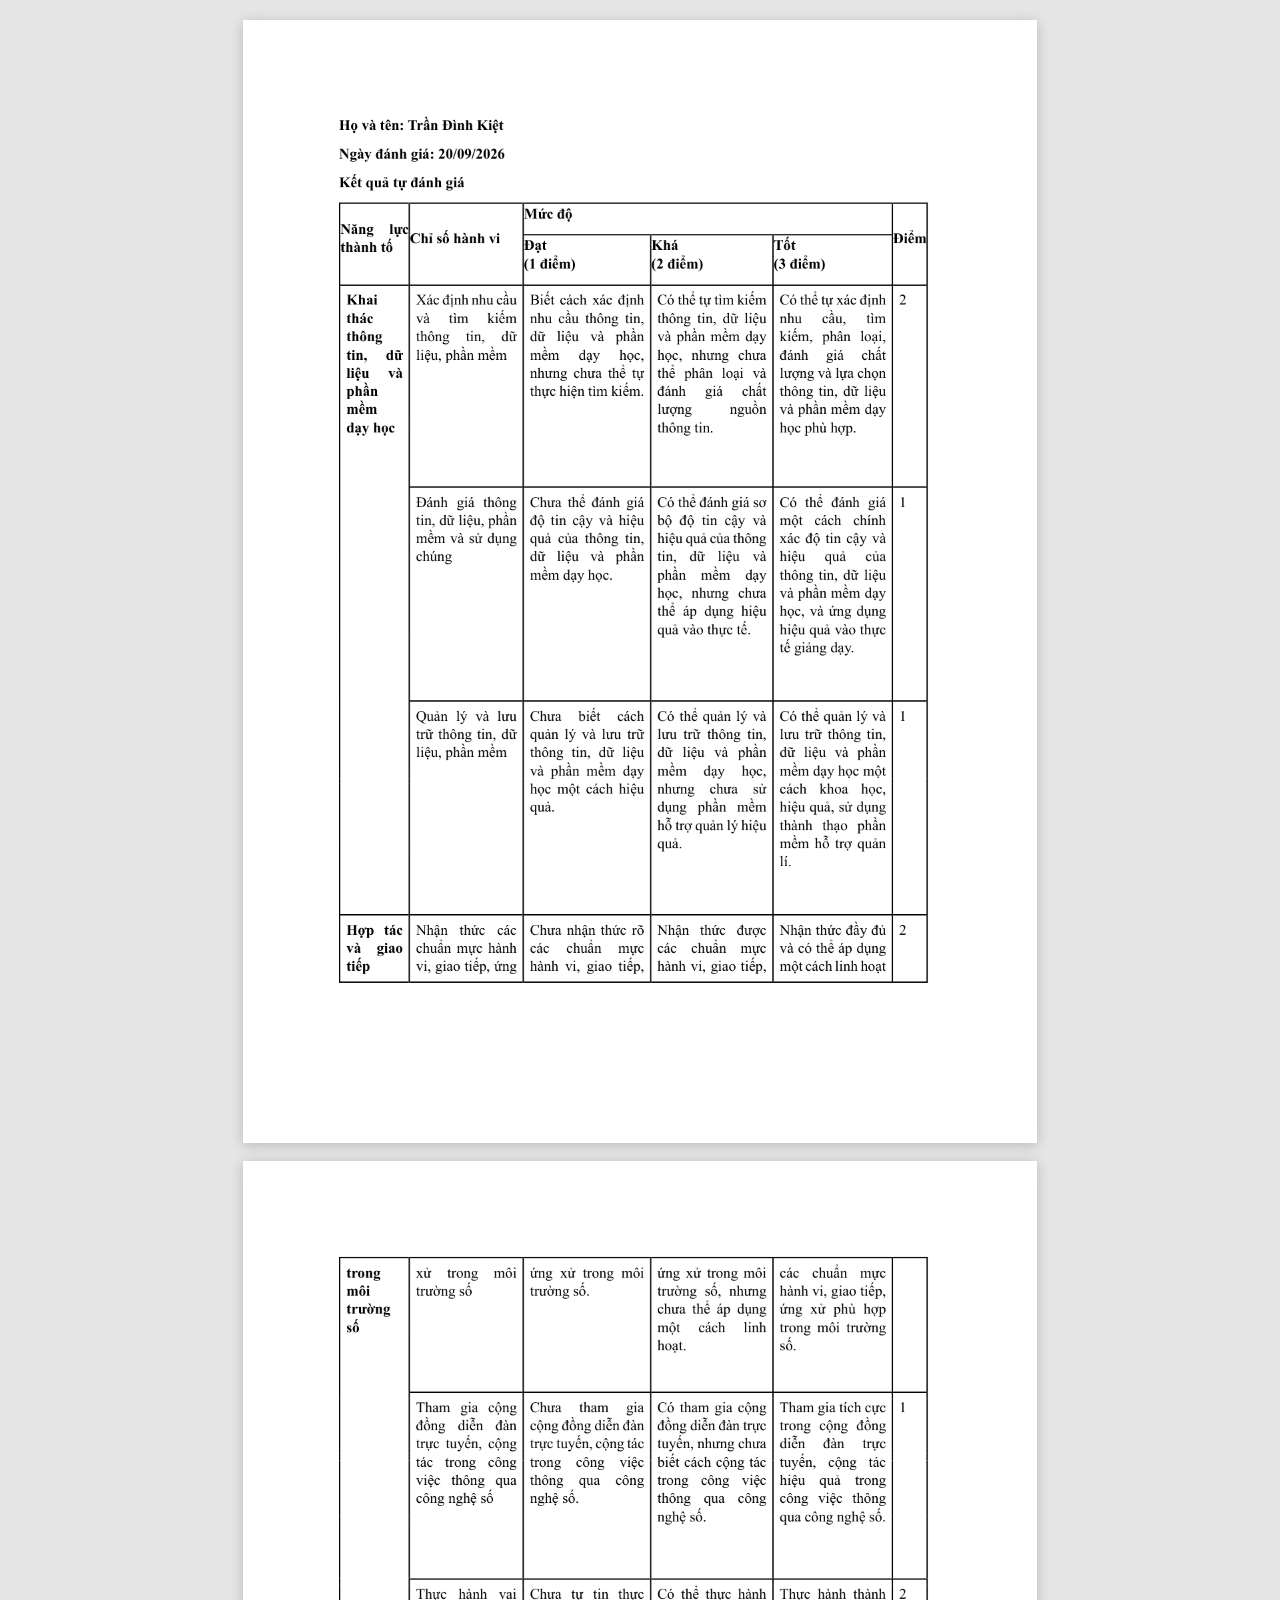
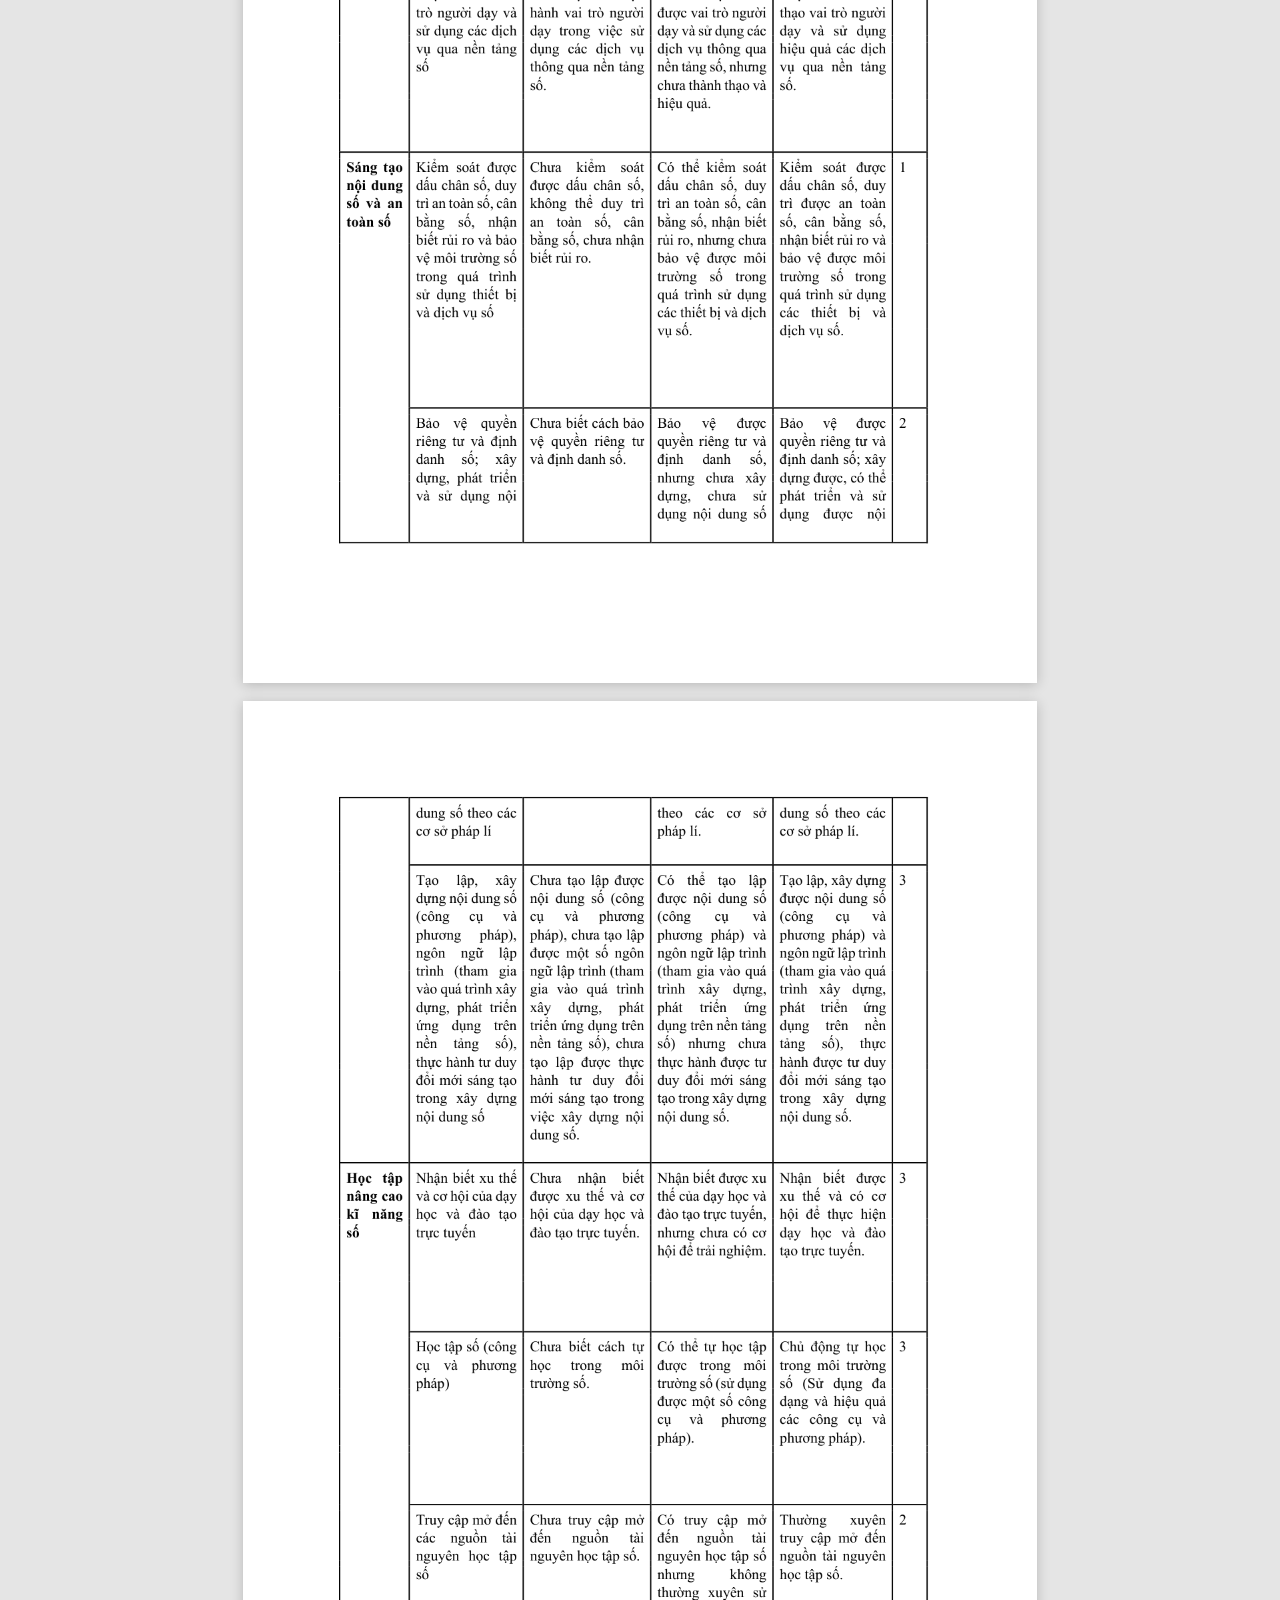
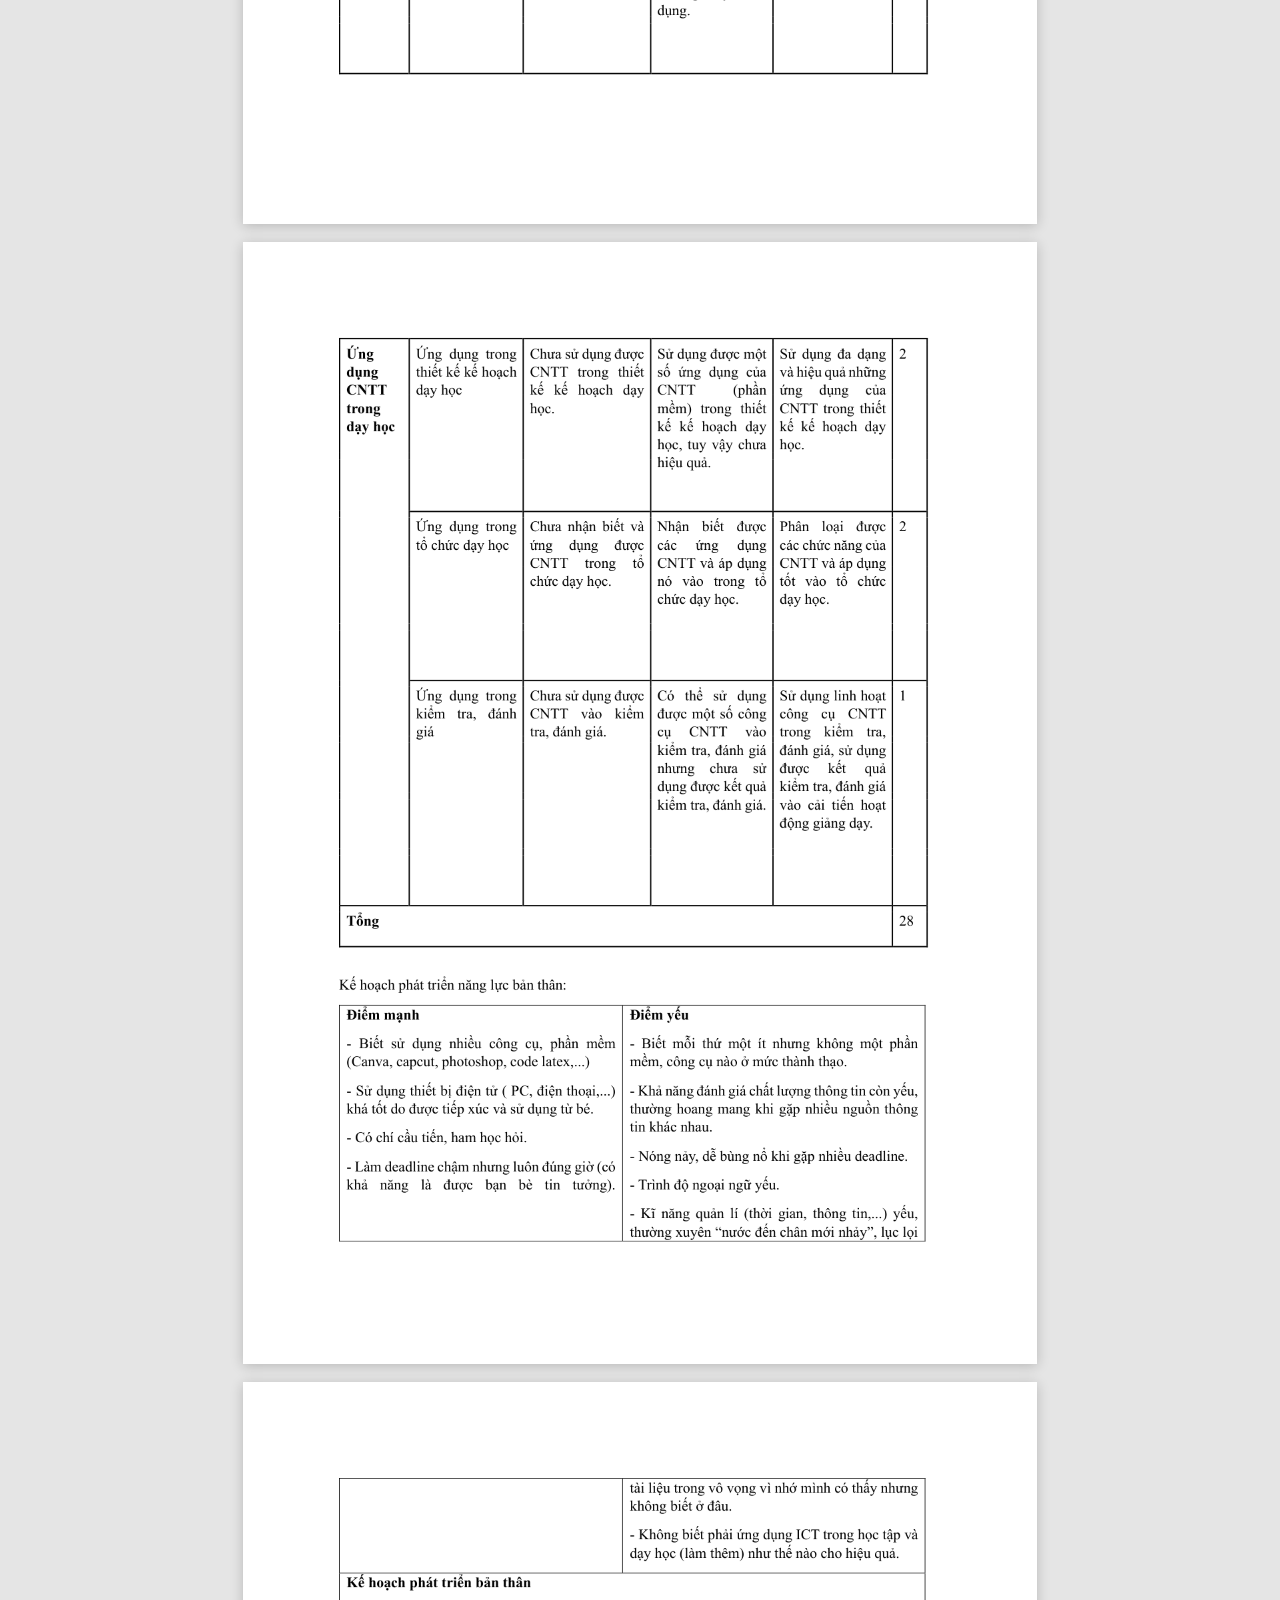
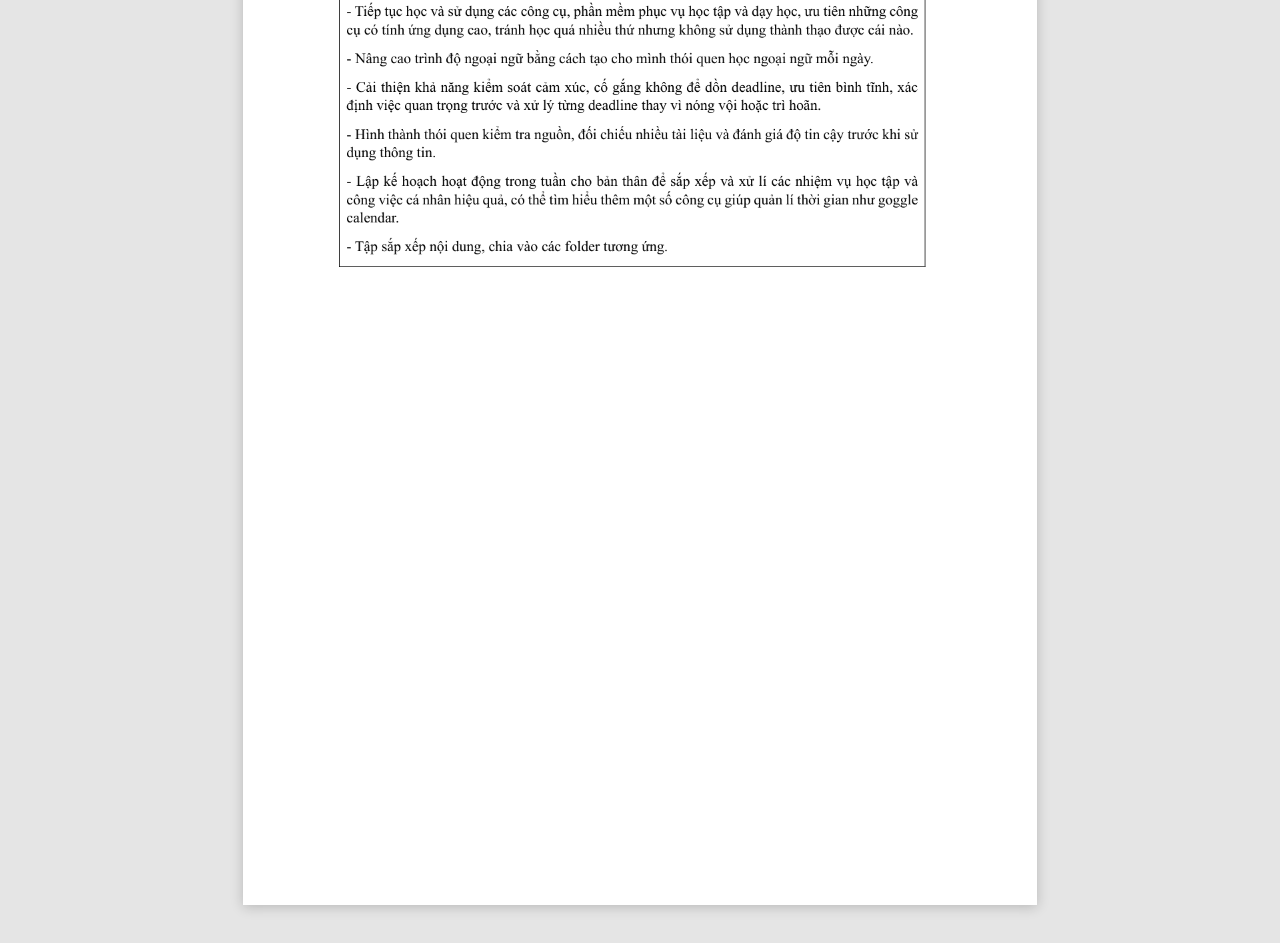
==== bai1.html @ 00b9856e "Add files via upload" ====
<!DOCTYPE html>
<html lang="vi">
<head>
<meta charset="UTF-8">
<meta name="viewport" content="width=device-width, initial-scale=1.0">
<title>Tự đánh giá - Trần Đình Kiệt</title>
<style>
* {
    box-sizing: border-box;
}
html, body {
    margin: 0;
    padding: 0;
}
body {
    background: #e5e5e5;
    display: flex;
    flex-direction: column;
    align-items: center;
    padding: 20px 0;
}
.page {
    width: 210mm;
    height: 297mm;
    background: white;
    margin-bottom: 18px;
    overflow: hidden;
    box-shadow: 0 2px 12px rgba(0,0,0,.20);
}
.page img {
    width: 100%;
    height: 100%;
    display: block;
    object-fit: contain;
}
@media print {
    body {
        background: white;
        padding: 0;
    }
    .page {
        margin: 0;
        box-shadow: none;
        page-break-after: always;
    }
}
@page {
    size: A4 portrait;
    margin: 0;
}
</style>
</head>
<body>
<div class="page">
            <img src="[data-uri]" alt="Trang 1">
        </div><div class="page">
            <img src="[data-uri]" alt="Trang 2">
        </div><div class="page">
            <img src="[data-uri]" alt="Trang 3">
        </div><div class="page">
            <img src="[data-uri]" alt="Trang 4">
        </div><div class="page">
            <img src="[data-uri]" alt="Trang 5">
        </div>
</body>
</html>
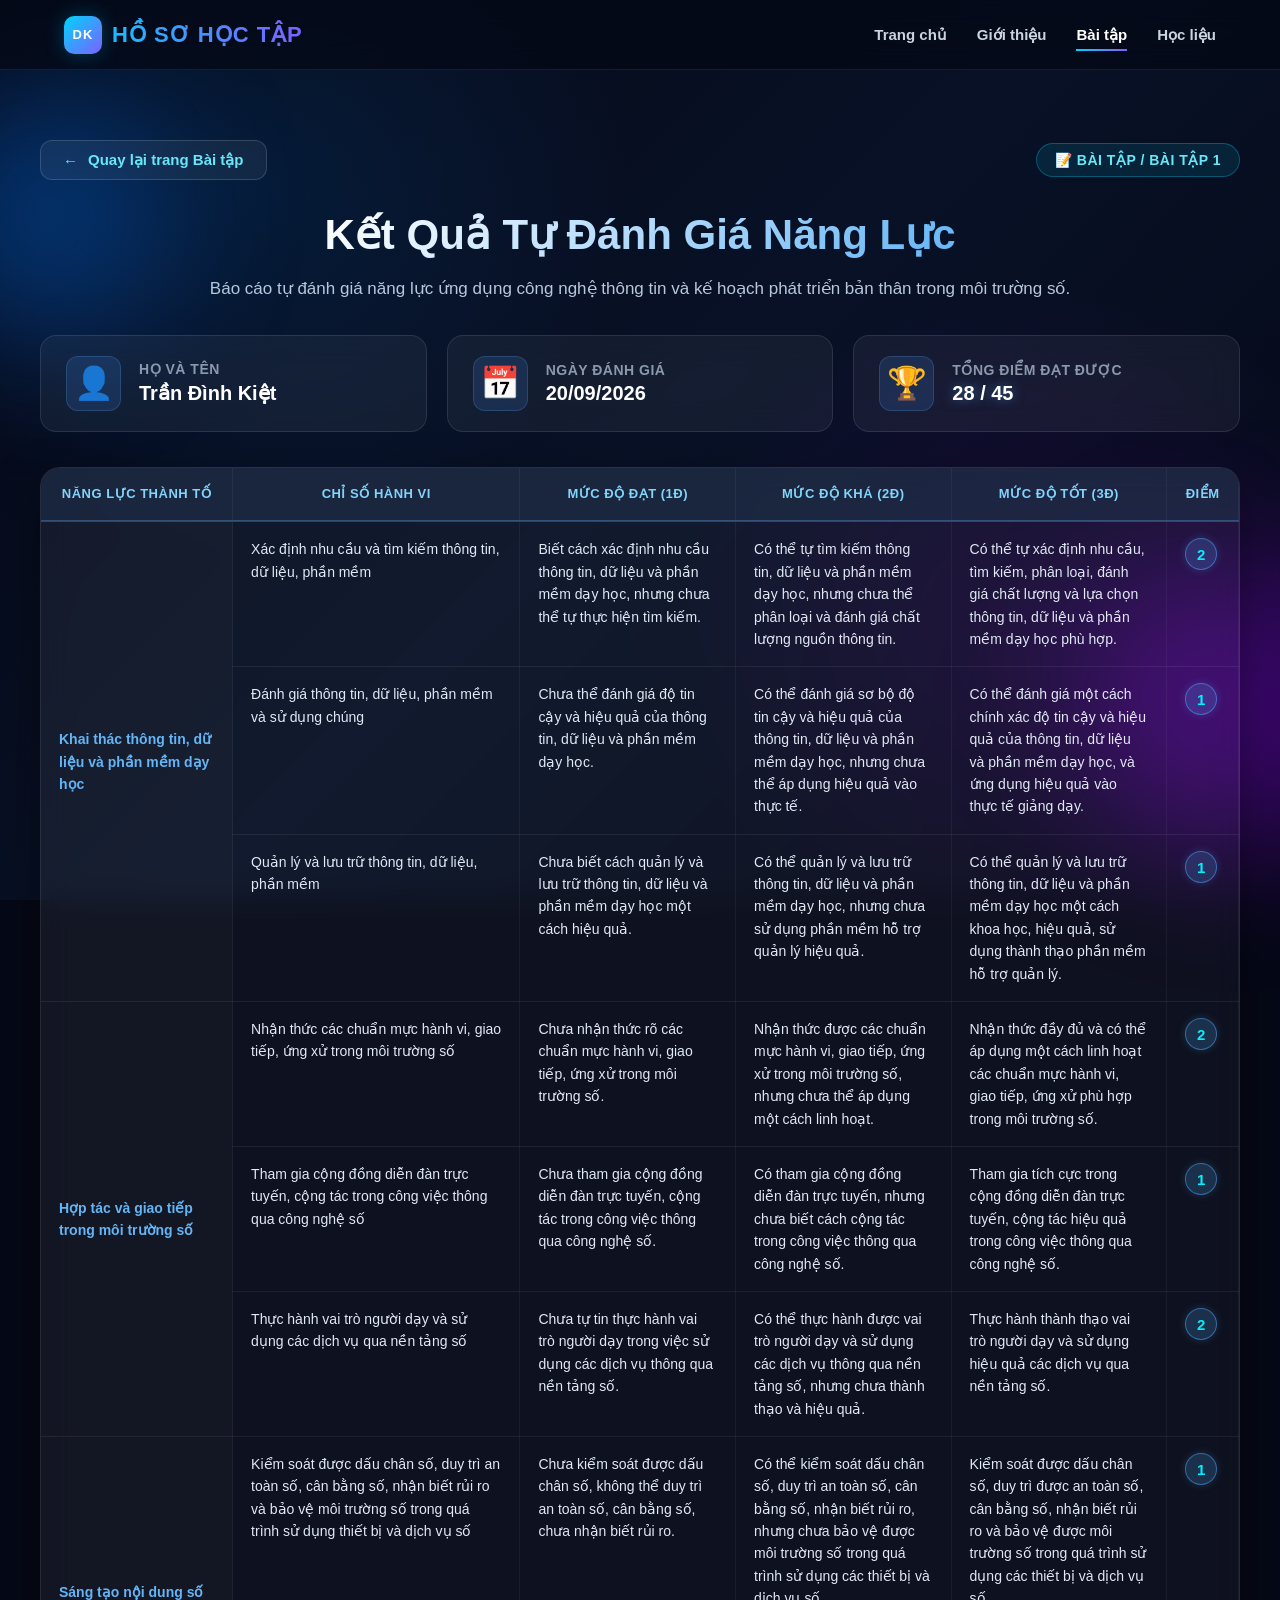
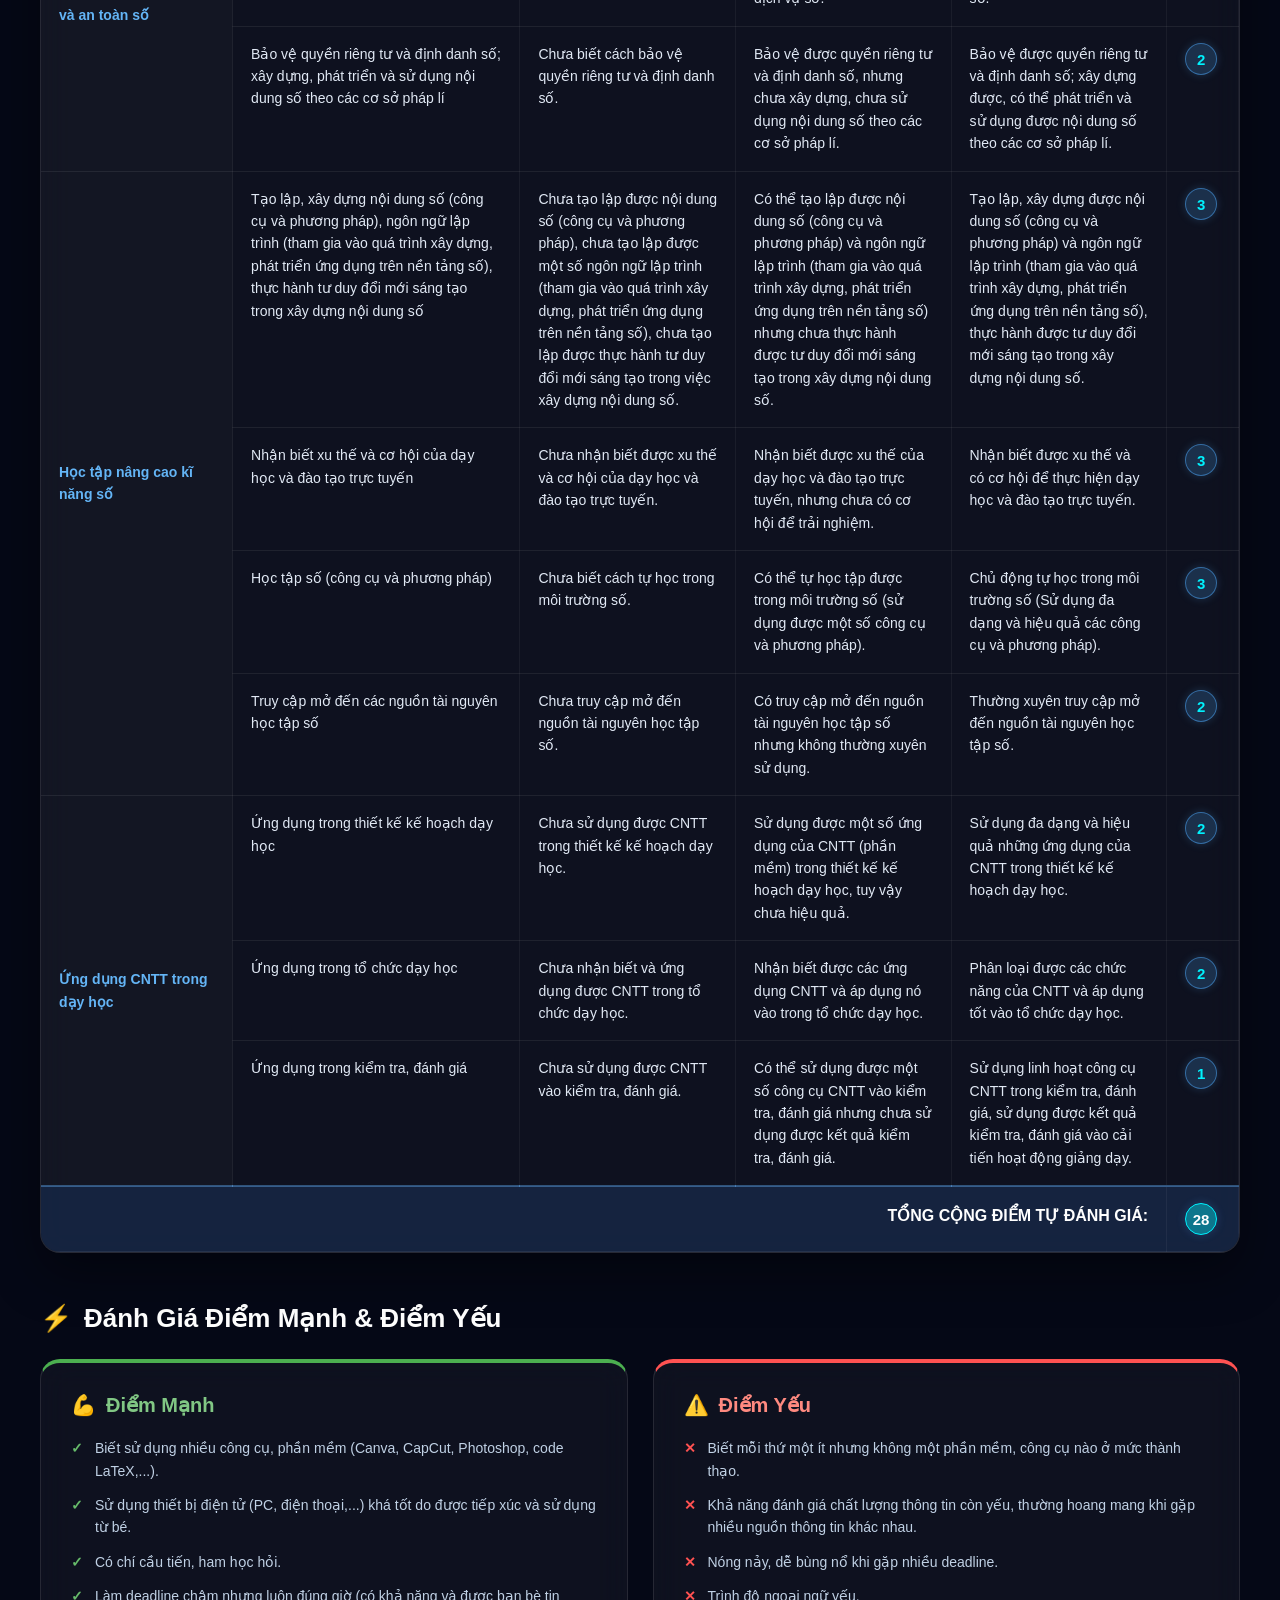
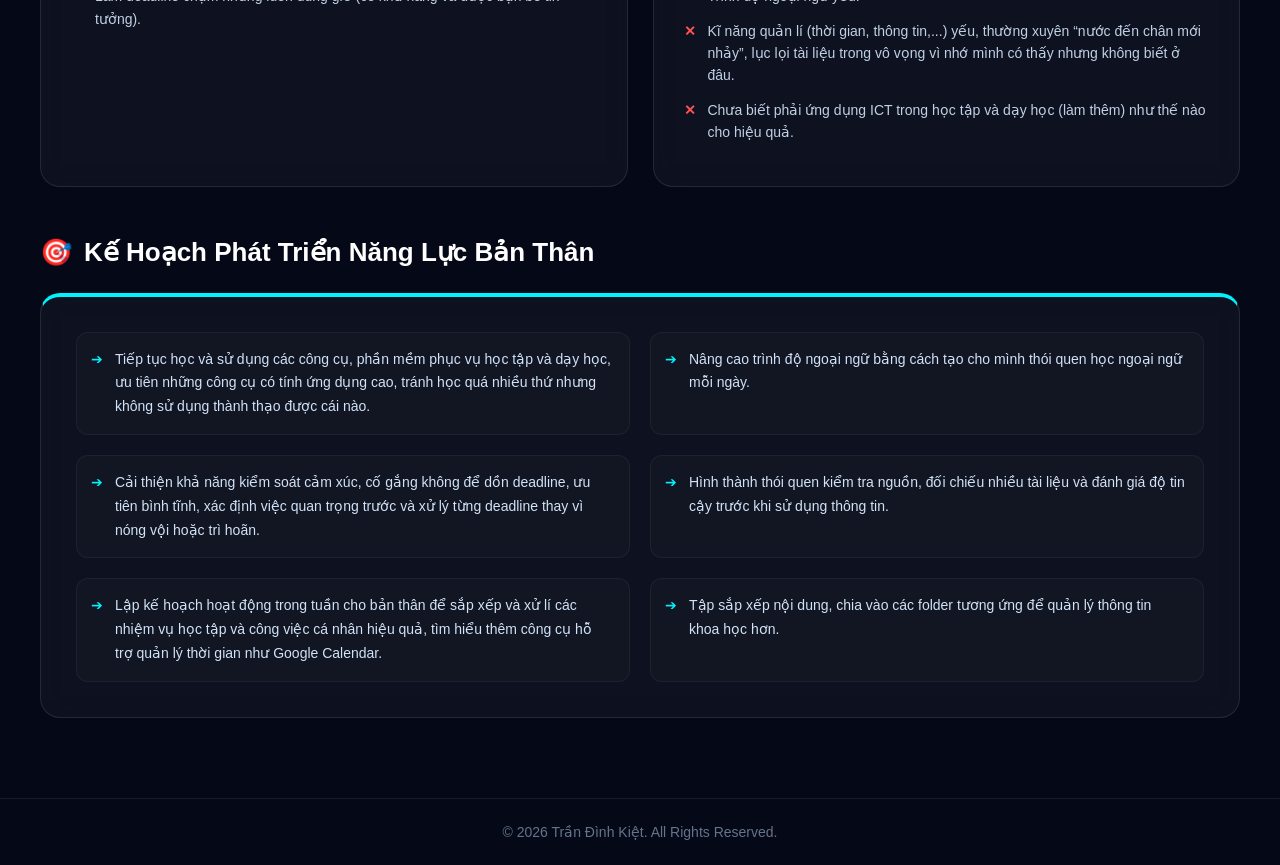
==== commit 0304ea61: "Add files via upload" ====
--- a/bai1.html
+++ b/bai1.html
@@ -1,66 +1,671 @@
 <!DOCTYPE html>
 <html lang="vi">
+
 <head>
-<meta charset="UTF-8">
-<meta name="viewport" content="width=device-width, initial-scale=1.0">
-<title>Tự đánh giá - Trần Đình Kiệt</title>
-<style>
-* {
-    box-sizing: border-box;
-}
-html, body {
-    margin: 0;
-    padding: 0;
-}
-body {
-    background: #e5e5e5;
-    display: flex;
-    flex-direction: column;
-    align-items: center;
-    padding: 20px 0;
-}
-.page {
-    width: 210mm;
-    height: 297mm;
-    background: white;
-    margin-bottom: 18px;
-    overflow: hidden;
-    box-shadow: 0 2px 12px rgba(0,0,0,.20);
-}
-.page img {
-    width: 100%;
-    height: 100%;
-    display: block;
-    object-fit: contain;
-}
-@media print {
-    body {
-        background: white;
-        padding: 0;
-    }
-    .page {
-        margin: 0;
-        box-shadow: none;
-        page-break-after: always;
-    }
-}
-@page {
-    size: A4 portrait;
-    margin: 0;
-}
-</style>
+    <meta charset="UTF-8">
+    <meta name="viewport" content="width=device-width, initial-scale=1.0">
+
+    <meta name="description" content="Bài tập 1: Tự đánh giá năng lực - Hồ sơ học tập">
+    <title>Bài tập 1 - Kết Quả Tự Đánh Giá | Hồ Sơ Học Tập</title>
+
+    <link rel="stylesheet" href="styles.css">
+
+    <style>
+        /* =================================
+           TỰ ĐÁNH GIÁ - GLASSMORPHISM STYLES
+        ================================= */
+
+        .assessment-section {
+            min-height: 100vh;
+            padding: 140px 20px 80px;
+        }
+
+        .assessment-header {
+            text-align: center;
+            max-width: 900px;
+            margin: 0 auto 30px;
+        }
+
+        .assessment-header h1 {
+            font-size: 42px;
+            margin-bottom: 15px;
+            color: #ffffff;
+        }
+
+        .assessment-header p {
+            color: #b8c7dc;
+            font-size: 17px;
+            line-height: 1.8;
+        }
+
+        /* Action Toolbar & Navigation Back Button */
+        .top-navigation-bar {
+            max-width: 1200px;
+            margin: 0 auto 30px;
+            display: flex;
+            align-items: center;
+            justify-content: space-between;
+            flex-wrap: wrap;
+            gap: 15px;
+        }
+
+        .btn-back {
+            display: inline-flex;
+            align-items: center;
+            gap: 10px;
+            padding: 10px 22px;
+            border-radius: 12px;
+            background: rgba(255, 255, 255, 0.06);
+            border: 1px solid rgba(255, 255, 255, 0.15);
+            color: #67e8f9;
+            font-size: 15px;
+            font-weight: 600;
+            text-decoration: none;
+            backdrop-filter: blur(10px);
+            transition: all 0.3s ease;
+        }
+
+        .btn-back:hover {
+            background: rgba(0, 212, 255, 0.15);
+            border-color: rgba(0, 212, 255, 0.4);
+            color: #ffffff;
+            transform: translateX(-5px);
+            box-shadow: 0 5px 20px rgba(0, 212, 255, 0.2);
+        }
+
+        .badge-exercise {
+            display: inline-flex;
+            align-items: center;
+            gap: 8px;
+            padding: 8px 18px;
+            border-radius: 50px;
+            background: rgba(0, 212, 255, 0.1);
+            border: 1px solid rgba(0, 212, 255, 0.3);
+            color: #67e8f9;
+            font-size: 14px;
+            font-weight: 700;
+            letter-spacing: 0.5px;
+            text-transform: uppercase;
+        }
+
+        .gradient-text {
+            background: linear-gradient(135deg, #ffffff 0%, #64b5f6 100%);
+            -webkit-background-clip: text;
+            -webkit-text-fill-color: transparent;
+        }
+
+        /* Profile Summary Card */
+        .info-card-container {
+            max-width: 1200px;
+            margin: 0 auto 35px;
+            display: grid;
+            grid-template-columns: repeat(auto-fit, minmax(280px, 1fr));
+            gap: 20px;
+        }
+
+        .info-card {
+            background: rgba(255, 255, 255, 0.05);
+            border: 1px solid rgba(255, 255, 255, 0.10);
+            backdrop-filter: blur(15px);
+            border-radius: 16px;
+            padding: 20px 25px;
+            display: flex;
+            align-items: center;
+            gap: 18px;
+            transition: transform 0.3s ease;
+        }
+
+        .info-card:hover {
+            transform: translateY(-4px);
+            border-color: rgba(80, 180, 255, 0.4);
+        }
+
+        .info-icon {
+            font-size: 32px;
+            background: rgba(70, 150, 255, 0.15);
+            width: 55px;
+            height: 55px;
+            display: flex;
+            align-items: center;
+            justify-content: center;
+            border-radius: 12px;
+            border: 1px solid rgba(100, 180, 255, 0.2);
+        }
+
+        .info-detail h3 {
+            font-size: 14px;
+            color: #8a99ad;
+            margin-bottom: 4px;
+            text-transform: uppercase;
+            letter-spacing: 0.5px;
+        }
+
+        .info-detail p {
+            font-size: 20px;
+            font-weight: 700;
+            color: #ffffff;
+            margin: 0;
+        }
+
+        .score-highlight {
+            color: #4facfe;
+            text-shadow: 0 0 12px rgba(79, 172, 254, 0.5);
+        }
+
+        /* Glassmorphism Table Design */
+        .table-wrapper {
+            max-width: 1200px;
+            margin: 0 auto 50px;
+            border-radius: 20px;
+            overflow: hidden;
+            background: rgba(255, 255, 255, 0.04);
+            border: 1px solid rgba(255, 255, 255, 0.10);
+            backdrop-filter: blur(15px);
+            box-shadow: 0 20px 50px rgba(0, 0, 0, 0.4);
+        }
+
+        .glass-table {
+            width: 100%;
+            border-collapse: collapse;
+            color: #e1e9f5;
+            text-align: left;
+        }
+
+        .glass-table th, 
+        .glass-table td {
+            padding: 16px 18px;
+            border-bottom: 1px solid rgba(255, 255, 255, 0.07);
+            border-right: 1px solid rgba(255, 255, 255, 0.05);
+            font-size: 14px;
+            line-height: 1.6;
+            vertical-align: top;
+        }
+
+        .glass-table th {
+            background: rgba(30, 45, 70, 0.7);
+            color: #81d4fa;
+            font-weight: 600;
+            text-transform: uppercase;
+            font-size: 13px;
+            letter-spacing: 0.5px;
+            border-bottom: 2px solid rgba(100, 180, 255, 0.3);
+            text-align: center;
+        }
+
+        .glass-table tbody tr {
+            transition: background 0.25s ease;
+        }
+
+        .glass-table tbody tr:hover {
+            background: rgba(255, 255, 255, 0.06);
+        }
+
+        .glass-table td.cat-header {
+            background: rgba(255, 255, 255, 0.02);
+            font-weight: 600;
+            color: #64b5f6;
+            vertical-align: middle;
+        }
+
+        .score-badge {
+            display: inline-block;
+            width: 32px;
+            height: 32px;
+            line-height: 32px;
+            text-align: center;
+            border-radius: 50%;
+            background: rgba(79, 172, 254, 0.2);
+            border: 1px solid rgba(79, 172, 254, 0.5);
+            color: #00f2fe;
+            font-weight: 700;
+            font-size: 15px;
+            box-shadow: 0 0 10px rgba(79, 172, 254, 0.2);
+        }
+
+        .total-row {
+            background: rgba(40, 90, 160, 0.25) !important;
+            font-weight: bold;
+        }
+
+        .total-row td {
+            border-top: 2px solid rgba(100, 180, 255, 0.4);
+            font-size: 16px;
+            color: #ffffff;
+        }
+
+        /* Swot & Action Plan Cards */
+        .section-title {
+            max-width: 1200px;
+            margin: 50px auto 25px;
+            font-size: 26px;
+            color: #ffffff;
+            display: flex;
+            align-items: center;
+            gap: 12px;
+        }
+
+        .swot-grid {
+            max-width: 1200px;
+            margin: 0 auto 40px;
+            display: grid;
+            grid-template-columns: repeat(2, 1fr);
+            gap: 25px;
+        }
+
+        .swot-card {
+            background: rgba(255, 255, 255, 0.04);
+            border: 1px solid rgba(255, 255, 255, 0.10);
+            backdrop-filter: blur(15px);
+            border-radius: 20px;
+            padding: 30px;
+            transition: transform 0.3s ease, border-color 0.3s ease;
+        }
+
+        .swot-card:hover {
+            transform: translateY(-5px);
+        }
+
+        .swot-card.strengths {
+            border-top: 4px solid #4caf50;
+        }
+
+        .swot-card.weaknesses {
+            border-top: 4px solid #ff5252;
+        }
+
+        .swot-card h3 {
+            font-size: 20px;
+            margin-bottom: 20px;
+            display: flex;
+            align-items: center;
+            gap: 10px;
+        }
+
+        .swot-card.strengths h3 { color: #81c784; }
+        .swot-card.weaknesses h3 { color: #ff8a80; }
+
+        .swot-card ul {
+            list-style: none;
+            padding: 0;
+            margin: 0;
+        }
+
+        .swot-card li {
+            position: relative;
+            padding-left: 24px;
+            margin-bottom: 12px;
+            color: #c0d1e5;
+            line-height: 1.6;
+            font-size: 14px;
+        }
+
+        .swot-card.strengths li::before {
+            content: "✓";
+            position: absolute;
+            left: 0;
+            color: #66bb6a;
+            font-weight: bold;
+        }
+
+        .swot-card.weaknesses li::before {
+            content: "✕";
+            position: absolute;
+            left: 0;
+            color: #ff5252;
+            font-weight: bold;
+        }
+
+        /* Action Plan Card */
+        .plan-card {
+            max-width: 1200px;
+            margin: 0 auto;
+            background: rgba(255, 255, 255, 0.04);
+            border: 1px solid rgba(255, 255, 255, 0.10);
+            border-top: 4px solid #00f2fe;
+            backdrop-filter: blur(15px);
+            border-radius: 20px;
+            padding: 35px;
+        }
+
+        .plan-card ul {
+            list-style: none;
+            padding: 0;
+            margin: 0;
+            display: grid;
+            grid-template-columns: repeat(2, 1fr);
+            gap: 20px;
+        }
+
+        .plan-card li {
+            position: relative;
+            padding-left: 30px;
+            color: #d1e3f8;
+            font-size: 14px;
+            line-height: 1.7;
+            background: rgba(255, 255, 255, 0.02);
+            padding: 15px 18px 15px 38px;
+            border-radius: 12px;
+            border: 1px solid rgba(255, 255, 255, 0.05);
+        }
+
+        .plan-card li::before {
+            content: "➔";
+            position: absolute;
+            left: 14px;
+            top: 15px;
+            color: #00f2fe;
+        }
+
+        /* Responsive Design */
+        @media (max-width: 1024px) {
+            .table-wrapper {
+                overflow-x: auto;
+            }
+            .glass-table {
+                min-width: 850px;
+            }
+            .plan-card ul {
+                grid-template-columns: 1fr;
+            }
+        }
+
+        @media (max-width: 768px) {
+            .swot-grid {
+                grid-template-columns: 1fr;
+            }
+            .assessment-header h1 {
+                font-size: 32px;
+            }
+            .assessment-section {
+                padding-top: 110px;
+            }
+            .top-navigation-bar {
+                flex-direction: column-reverse;
+                align-items: flex-start;
+            }
+        }
+    </style>
 </head>
+
 <body>
-<div class="page">
-            <img src="[data-uri]